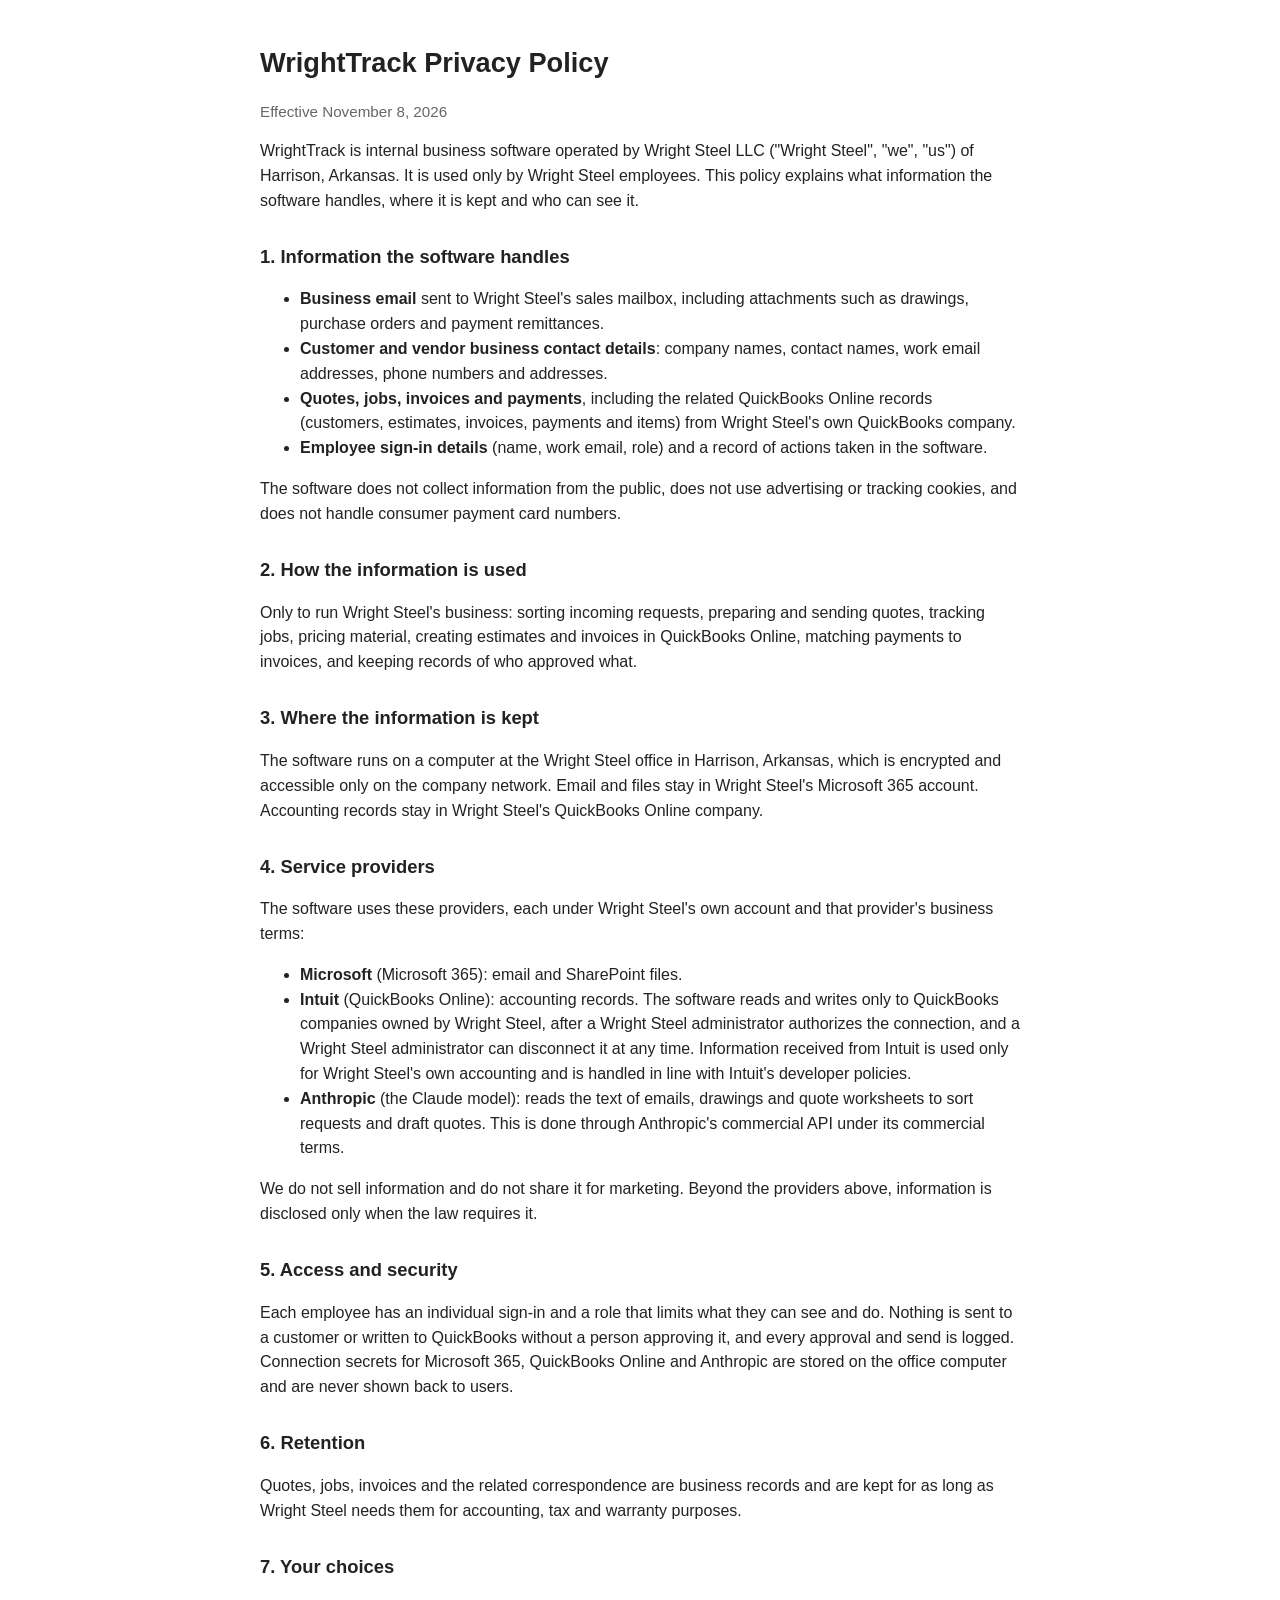
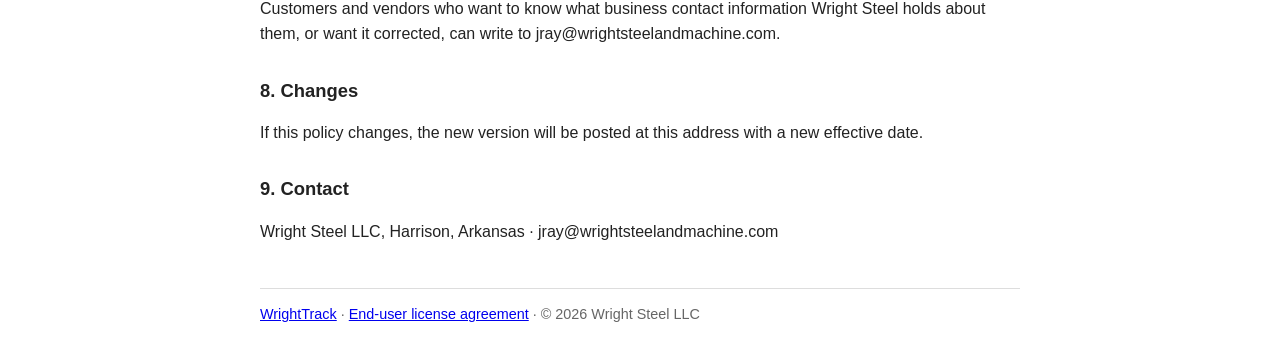
==== privacy.html @ 8940cf02 "WrightTrack license agreement, privacy policy and disconnect notice Co-Authored-By: Claude Fable 5.1" ====
<!doctype html>
<html lang="en"><head><meta charset="utf-8"><meta name="viewport" content="width=device-width,initial-scale=1">
<title>WrightTrack Privacy Policy</title><link rel="stylesheet" href="_style.css"></head>
<body>
<h1>WrightTrack Privacy Policy</h1>
<p class="meta">Effective November 8, 2026</p>

<p>WrightTrack is internal business software operated by Wright Steel LLC ("Wright Steel", "we", "us") of Harrison, Arkansas. It is used only by Wright Steel employees. This policy explains what information the software handles, where it is kept and who can see it.</p>

<h2>1. Information the software handles</h2>
<ul>
<li><strong>Business email</strong> sent to Wright Steel's sales mailbox, including attachments such as drawings, purchase orders and payment remittances.</li>
<li><strong>Customer and vendor business contact details</strong>: company names, contact names, work email addresses, phone numbers and addresses.</li>
<li><strong>Quotes, jobs, invoices and payments</strong>, including the related QuickBooks Online records (customers, estimates, invoices, payments and items) from Wright Steel's own QuickBooks company.</li>
<li><strong>Employee sign-in details</strong> (name, work email, role) and a record of actions taken in the software.</li>
</ul>
<p>The software does not collect information from the public, does not use advertising or tracking cookies, and does not handle consumer payment card numbers.</p>

<h2>2. How the information is used</h2>
<p>Only to run Wright Steel's business: sorting incoming requests, preparing and sending quotes, tracking jobs, pricing material, creating estimates and invoices in QuickBooks Online, matching payments to invoices, and keeping records of who approved what.</p>

<h2>3. Where the information is kept</h2>
<p>The software runs on a computer at the Wright Steel office in Harrison, Arkansas, which is encrypted and accessible only on the company network. Email and files stay in Wright Steel's Microsoft 365 account. Accounting records stay in Wright Steel's QuickBooks Online company.</p>

<h2>4. Service providers</h2>
<p>The software uses these providers, each under Wright Steel's own account and that provider's business terms:</p>
<ul>
<li><strong>Microsoft</strong> (Microsoft 365): email and SharePoint files.</li>
<li><strong>Intuit</strong> (QuickBooks Online): accounting records. The software reads and writes only to QuickBooks companies owned by Wright Steel, after a Wright Steel administrator authorizes the connection, and a Wright Steel administrator can disconnect it at any time. Information received from Intuit is used only for Wright Steel's own accounting and is handled in line with Intuit's developer policies.</li>
<li><strong>Anthropic</strong> (the Claude model): reads the text of emails, drawings and quote worksheets to sort requests and draft quotes. This is done through Anthropic's commercial API under its commercial terms.</li>
</ul>
<p>We do not sell information and do not share it for marketing. Beyond the providers above, information is disclosed only when the law requires it.</p>

<h2>5. Access and security</h2>
<p>Each employee has an individual sign-in and a role that limits what they can see and do. Nothing is sent to a customer or written to QuickBooks without a person approving it, and every approval and send is logged. Connection secrets for Microsoft 365, QuickBooks Online and Anthropic are stored on the office computer and are never shown back to users.</p>

<h2>6. Retention</h2>
<p>Quotes, jobs, invoices and the related correspondence are business records and are kept for as long as Wright Steel needs them for accounting, tax and warranty purposes.</p>

<h2>7. Your choices</h2>
<p>Customers and vendors who want to know what business contact information Wright Steel holds about them, or want it corrected, can write to jray@wrightsteelandmachine.com.</p>

<h2>8. Changes</h2>
<p>If this policy changes, the new version will be posted at this address with a new effective date.</p>

<h2>9. Contact</h2>
<p>Wright Steel LLC, Harrison, Arkansas &middot; jray@wrightsteelandmachine.com</p>

<footer><a href="index.html">WrightTrack</a> &middot; <a href="eula.html">End-user license agreement</a> &middot; &copy; 2026 Wright Steel LLC</footer>
</body></html>
---- _style.css ----
body{font-family:Segoe UI,Arial,sans-serif;line-height:1.55;max-width:760px;margin:0 auto;padding:24px 16px;color:#222;background:#fff}
h1{font-size:1.7rem;margin-bottom:.2em}h2{font-size:1.15rem;margin-top:1.6em}
.meta{color:#666;font-size:.95rem}nav a{margin-right:16px}
footer{margin-top:3em;color:#666;font-size:.9rem;border-top:1px solid #ddd;padding-top:1em}
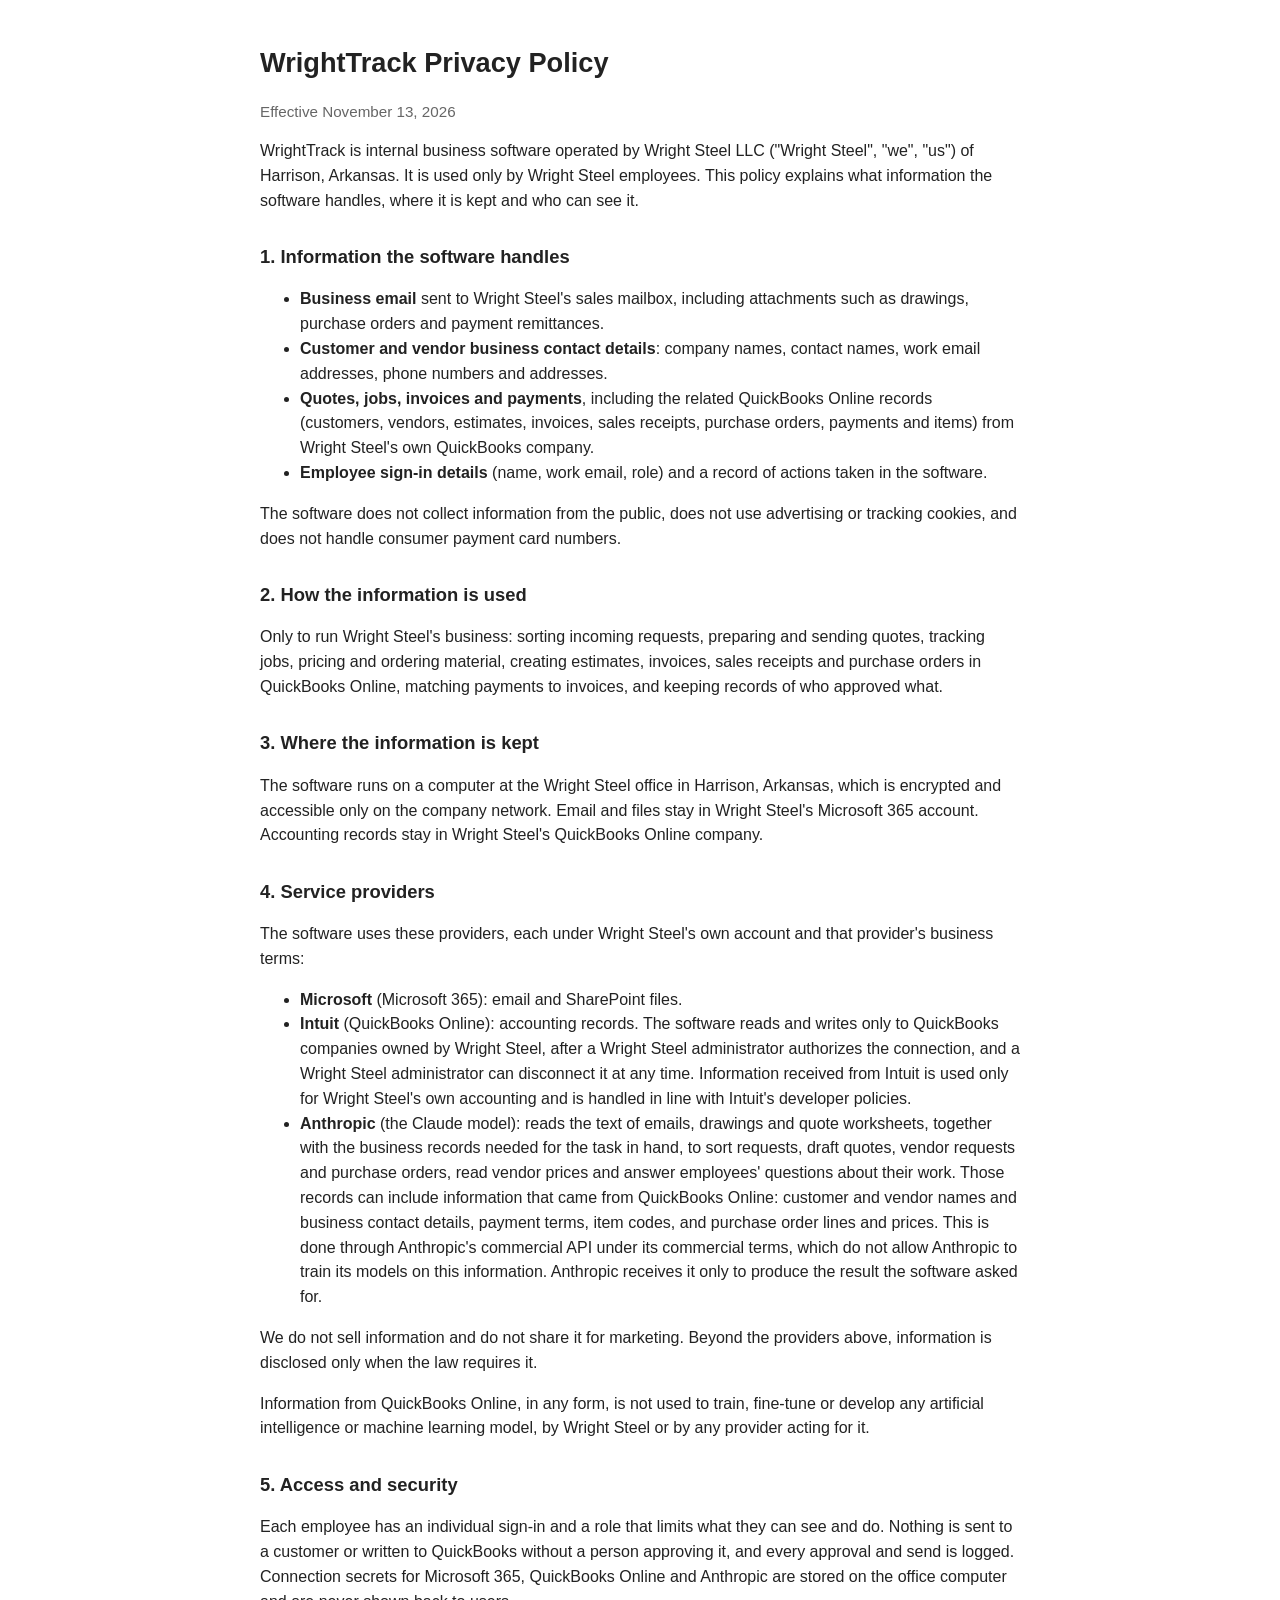
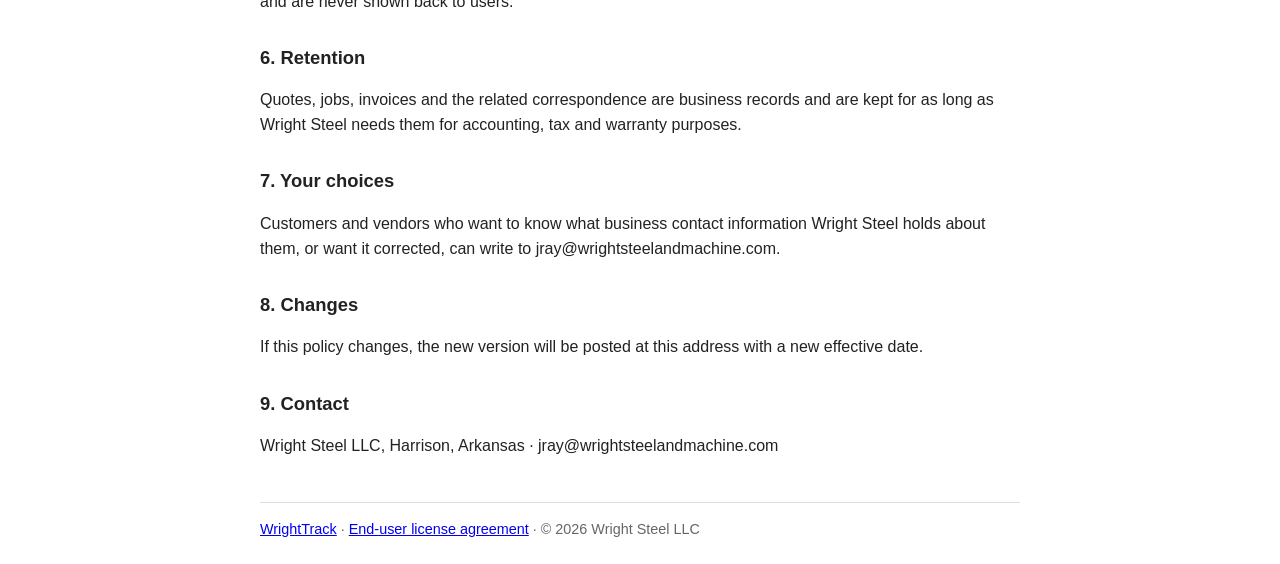
==== commit fbc028dc: "Privacy policy and license: say what Claude reads, and that QuickBooks data trains no model Co-Autho" ====
--- a/privacy.html
+++ b/privacy.html
@@ -3,7 +3,7 @@
 <title>WrightTrack Privacy Policy</title><link rel="stylesheet" href="_style.css"></head>
 <body>
 <h1>WrightTrack Privacy Policy</h1>
-<p class="meta">Effective November 8, 2026</p>
+<p class="meta">Effective November 13, 2026</p>
 
 <p>WrightTrack is internal business software operated by Wright Steel LLC ("Wright Steel", "we", "us") of Harrison, Arkansas. It is used only by Wright Steel employees. This policy explains what information the software handles, where it is kept and who can see it.</p>
 
@@ -11,13 +11,13 @@
 <ul>
 <li><strong>Business email</strong> sent to Wright Steel's sales mailbox, including attachments such as drawings, purchase orders and payment remittances.</li>
 <li><strong>Customer and vendor business contact details</strong>: company names, contact names, work email addresses, phone numbers and addresses.</li>
-<li><strong>Quotes, jobs, invoices and payments</strong>, including the related QuickBooks Online records (customers, estimates, invoices, payments and items) from Wright Steel's own QuickBooks company.</li>
+<li><strong>Quotes, jobs, invoices and payments</strong>, including the related QuickBooks Online records (customers, vendors, estimates, invoices, sales receipts, purchase orders, payments and items) from Wright Steel's own QuickBooks company.</li>
 <li><strong>Employee sign-in details</strong> (name, work email, role) and a record of actions taken in the software.</li>
 </ul>
 <p>The software does not collect information from the public, does not use advertising or tracking cookies, and does not handle consumer payment card numbers.</p>
 
 <h2>2. How the information is used</h2>
-<p>Only to run Wright Steel's business: sorting incoming requests, preparing and sending quotes, tracking jobs, pricing material, creating estimates and invoices in QuickBooks Online, matching payments to invoices, and keeping records of who approved what.</p>
+<p>Only to run Wright Steel's business: sorting incoming requests, preparing and sending quotes, tracking jobs, pricing and ordering material, creating estimates, invoices, sales receipts and purchase orders in QuickBooks Online, matching payments to invoices, and keeping records of who approved what.</p>
 
 <h2>3. Where the information is kept</h2>
 <p>The software runs on a computer at the Wright Steel office in Harrison, Arkansas, which is encrypted and accessible only on the company network. Email and files stay in Wright Steel's Microsoft 365 account. Accounting records stay in Wright Steel's QuickBooks Online company.</p>
@@ -27,9 +27,10 @@
 <ul>
 <li><strong>Microsoft</strong> (Microsoft 365): email and SharePoint files.</li>
 <li><strong>Intuit</strong> (QuickBooks Online): accounting records. The software reads and writes only to QuickBooks companies owned by Wright Steel, after a Wright Steel administrator authorizes the connection, and a Wright Steel administrator can disconnect it at any time. Information received from Intuit is used only for Wright Steel's own accounting and is handled in line with Intuit's developer policies.</li>
-<li><strong>Anthropic</strong> (the Claude model): reads the text of emails, drawings and quote worksheets to sort requests and draft quotes. This is done through Anthropic's commercial API under its commercial terms.</li>
+<li><strong>Anthropic</strong> (the Claude model): reads the text of emails, drawings and quote worksheets, together with the business records needed for the task in hand, to sort requests, draft quotes, vendor requests and purchase orders, read vendor prices and answer employees' questions about their work. Those records can include information that came from QuickBooks Online: customer and vendor names and business contact details, payment terms, item codes, and purchase order lines and prices. This is done through Anthropic's commercial API under its commercial terms, which do not allow Anthropic to train its models on this information. Anthropic receives it only to produce the result the software asked for.</li>
 </ul>
 <p>We do not sell information and do not share it for marketing. Beyond the providers above, information is disclosed only when the law requires it.</p>
+<p>Information from QuickBooks Online, in any form, is not used to train, fine-tune or develop any artificial intelligence or machine learning model, by Wright Steel or by any provider acting for it.</p>
 
 <h2>5. Access and security</h2>
 <p>Each employee has an individual sign-in and a role that limits what they can see and do. Nothing is sent to a customer or written to QuickBooks without a person approving it, and every approval and send is logged. Connection secrets for Microsoft 365, QuickBooks Online and Anthropic are stored on the office computer and are never shown back to users.</p>
